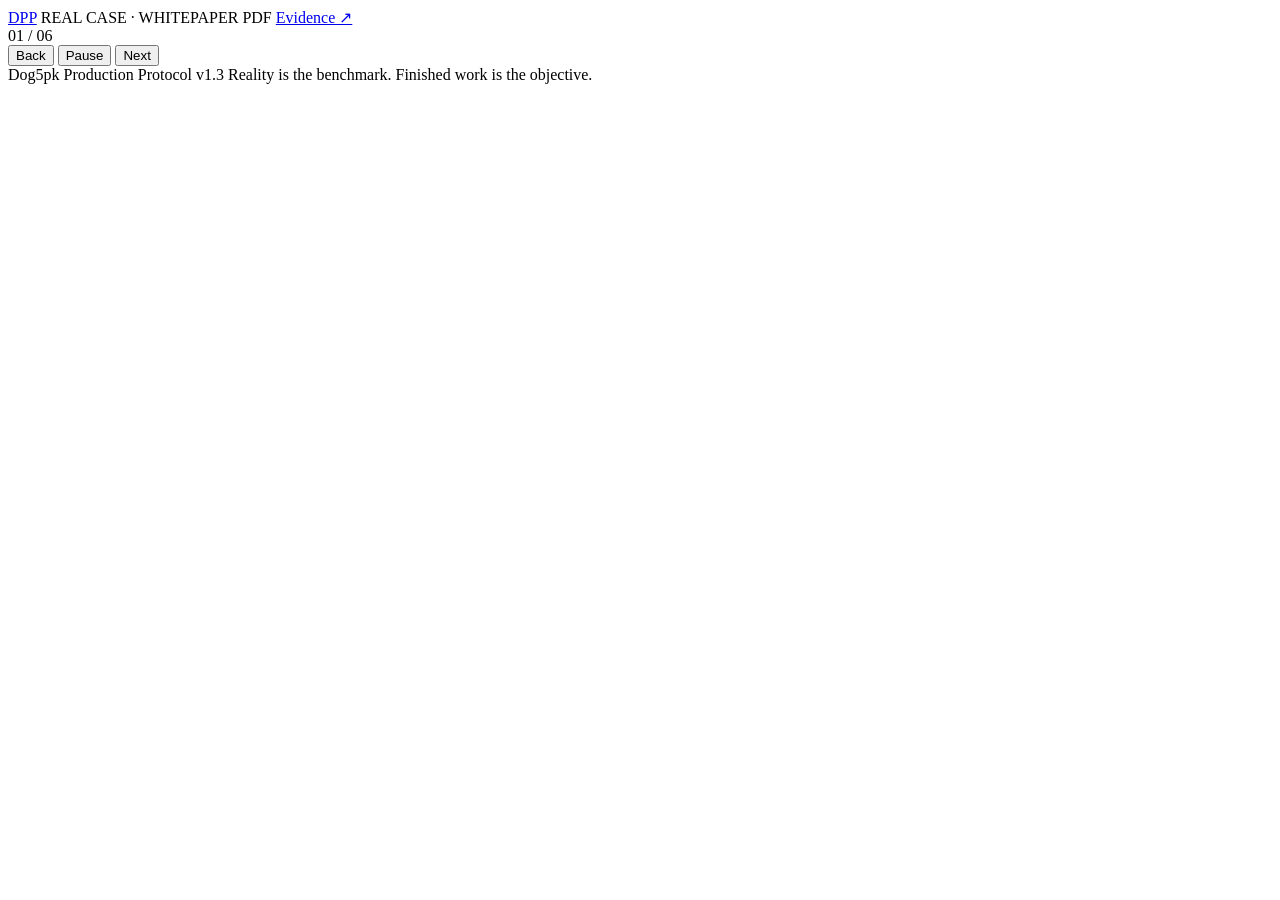
==== site/demo.html @ 5157bf3a "feat: add real DPP publication demo" ====
<!doctype html>
<html lang="en">
<head>
  <meta charset="utf-8">
  <meta name="viewport" content="width=device-width, initial-scale=1">
  <meta name="description" content="A real DPP demo: the whitepaper PDF moved from generated-but-unverified to inspected, corrected, and publishable.">
  <title>DPP Demo | From Looks Done to Done</title>
  <link rel="icon" href="favicon.svg" type="image/svg+xml">
  <link rel="stylesheet" href="demo.css">
</head>
<body>
  <main class="demo-shell" aria-live="polite">
    <header class="topbar">
      <a href="index.html" class="brand">DPP</a>
      <span class="case-tag">REAL CASE · WHITEPAPER PDF</span>
      <a href="https://github.com/dog5pk/dog5pk-production-protocol" class="repo-link">Evidence ↗</a>
    </header>

    <section class="stage" id="stage">
      <div class="progress"><span id="progressBar"></span></div>
      <div class="step-label" id="stepLabel">01 / 06</div>
      <div class="scene" id="scene"></div>
      <div class="controls">
        <button id="prevBtn" type="button">Back</button>
        <button id="playBtn" type="button">Pause</button>
        <button id="nextBtn" type="button">Next</button>
      </div>
    </section>

    <footer>
      <span>Dog5pk Production Protocol v1.3</span>
      <span>Reality is the benchmark. Finished work is the objective.</span>
    </footer>
  </main>
  <script src="demo.js"></script>
</body>
</html>
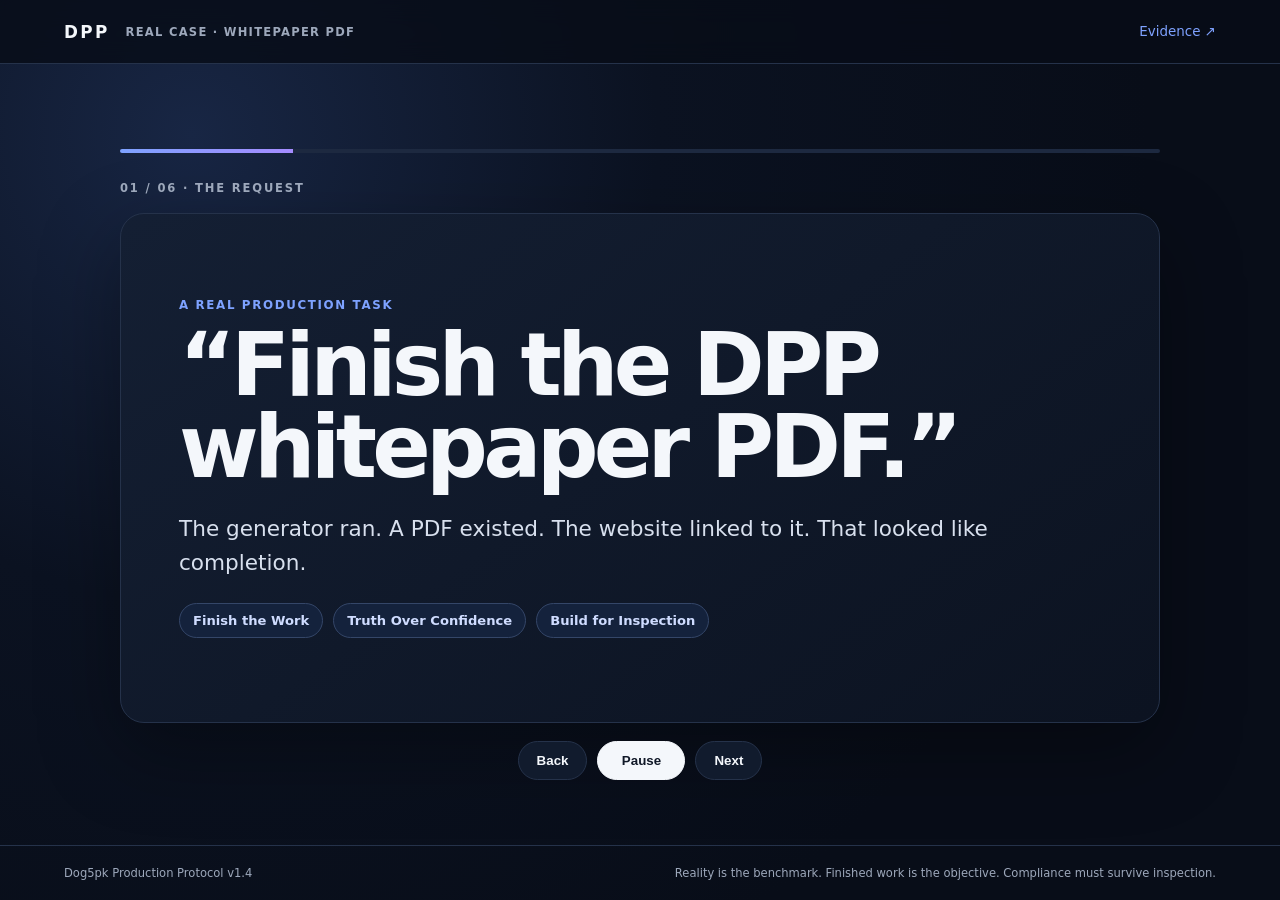
==== commit 10c5050e: "Sync DPP demo footer to v1.4" ====
--- a/site/demo.html
+++ b/site/demo.html
@@ -28,8 +28,8 @@
     </section>
 
     <footer>
-      <span>Dog5pk Production Protocol v1.3</span>
-      <span>Reality is the benchmark. Finished work is the objective.</span>
+      <span>Dog5pk Production Protocol v1.4</span>
+      <span>Reality is the benchmark. Finished work is the objective. Compliance must survive inspection.</span>
     </footer>
   </main>
   <script src="demo.js"></script>
--- a/site/demo.css
+++ b/site/demo.css
@@ -0,0 +1 @@
+:root{--bg:#080d18;--panel:#101827;--panel2:#151f33;--ink:#f4f7fb;--muted:#9da8bb;--accent:#7ea2ff;--good:#78d6a5;--warn:#ffcf6b;--bad:#ff7f8f;--line:#25324a}*{box-sizing:border-box}html,body{margin:0;min-height:100%;background:radial-gradient(circle at 15% 15%,#182644 0,#0b1221 35%,var(--bg) 72%);color:var(--ink);font-family:Inter,system-ui,-apple-system,BlinkMacSystemFont,"Segoe UI",sans-serif}a{color:inherit}.demo-shell{min-height:100vh;display:flex;flex-direction:column}.topbar{height:64px;display:flex;align-items:center;gap:16px;padding:0 5vw;border-bottom:1px solid var(--line);background:rgba(8,13,24,.82);backdrop-filter:blur(12px)}.brand{text-decoration:none;font-weight:900;letter-spacing:.14em;font-size:1.05rem}.case-tag{font-size:.72rem;letter-spacing:.11em;color:var(--muted);font-weight:700}.repo-link{margin-left:auto;text-decoration:none;font-size:.84rem;color:var(--accent)}.stage{position:relative;width:min(1040px,92vw);margin:auto;padding:48px 0 28px}.progress{height:4px;background:#1d2940;border-radius:999px;overflow:hidden;margin-bottom:28px}.progress span{display:block;height:100%;width:16.666%;background:linear-gradient(90deg,var(--accent),#a58cff);transition:width .45s ease}.step-label{font-size:.72rem;letter-spacing:.16em;color:var(--muted);font-weight:800;margin-bottom:18px}.scene{min-height:510px;border:1px solid var(--line);border-radius:24px;padding:clamp(28px,5vw,58px);background:linear-gradient(145deg,rgba(20,31,51,.96),rgba(12,19,33,.98));box-shadow:0 28px 80px rgba(0,0,0,.34);display:grid;align-content:center;overflow:hidden}.scene-inner{animation:enter .55s ease both}@keyframes enter{from{opacity:0;transform:translateY(18px)}to{opacity:1;transform:none}}.eyebrow{margin:0 0 12px;font-size:.74rem;text-transform:uppercase;letter-spacing:.14em;font-weight:800;color:var(--accent)}h1{font-size:clamp(2.5rem,7vw,5.4rem);line-height:.95;letter-spacing:-.055em;margin:0 0 24px;max-width:900px}h2{font-size:clamp(2rem,5vw,4.2rem);line-height:1;letter-spacing:-.045em;margin:0 0 20px}.lead{font-size:clamp(1.05rem,2vw,1.35rem);line-height:1.55;color:#d8e0ee;max-width:820px}.split{display:grid;grid-template-columns:1fr 1fr;gap:28px;margin-top:26px}.card{border:1px solid var(--line);border-radius:18px;background:rgba(9,15,27,.72);padding:24px}.card h3{margin:0 0 10px;font-size:1.05rem}.status{display:inline-flex;align-items:center;gap:8px;font-size:.78rem;font-weight:800;letter-spacing:.08em;text-transform:uppercase}.dot{width:9px;height:9px;border-radius:50%}.bad{color:var(--bad)}.bad .dot{background:var(--bad)}.good{color:var(--good)}.good .dot{background:var(--good)}.warn{color:var(--warn)}.warn .dot{background:var(--warn)}.mock-page{margin-top:18px;background:#f7f7f4;color:#151515;border-radius:10px;min-height:215px;padding:22px;box-shadow:0 12px 32px rgba(0,0,0,.24);font-family:Georgia,serif}.mock-page .dup{font-family:Arial,sans-serif;font-size:.72rem;background:#ffe9ec;border-left:4px solid #c8324d;padding:10px;margin:14px 0;color:#52141f}.checklist{display:grid;gap:12px;margin-top:26px}.check{display:flex;align-items:flex-start;gap:12px;padding:13px 15px;border:1px solid var(--line);border-radius:12px;background:rgba(8,13,24,.46)}.check strong{display:block;margin-bottom:3px}.mark{font-size:1.05rem;color:var(--good)}.principles{display:flex;flex-wrap:wrap;gap:10px;margin-top:24px}.pill{border:1px solid #344668;background:#14223c;border-radius:999px;padding:9px 13px;color:#cfdcff;font-size:.82rem;font-weight:700}.metric-row{display:grid;grid-template-columns:repeat(3,1fr);gap:14px;margin-top:28px}.metric{padding:22px;border:1px solid var(--line);border-radius:16px;background:#0b1424}.metric b{display:block;font-size:2rem;margin-bottom:5px}.controls{display:flex;justify-content:center;gap:10px;margin-top:18px}.controls button{appearance:none;border:1px solid var(--line);border-radius:999px;background:#111b2d;color:var(--ink);padding:11px 18px;font-weight:750;cursor:pointer}.controls button#playBtn{background:var(--ink);color:#101827;border-color:var(--ink);min-width:88px}footer{display:flex;justify-content:space-between;gap:20px;padding:20px 5vw;color:var(--muted);font-size:.72rem;border-top:1px solid var(--line)}.big-verdict{font-size:clamp(3rem,8vw,7rem);line-height:.9;letter-spacing:-.06em;margin:12px 0 24px}.big-verdict span{color:var(--good)}.evidence-link{display:inline-block;margin-top:20px;color:var(--accent);font-weight:800;text-decoration:none}@media(max-width:720px){.topbar{padding:0 18px}.case-tag{display:none}.stage{width:94vw;padding-top:26px}.scene{min-height:570px;padding:28px 22px}.split,.metric-row{grid-template-columns:1fr}footer{flex-direction:column;padding:18px}.lead{font-size:1rem}.controls button{padding:10px 14px}}
